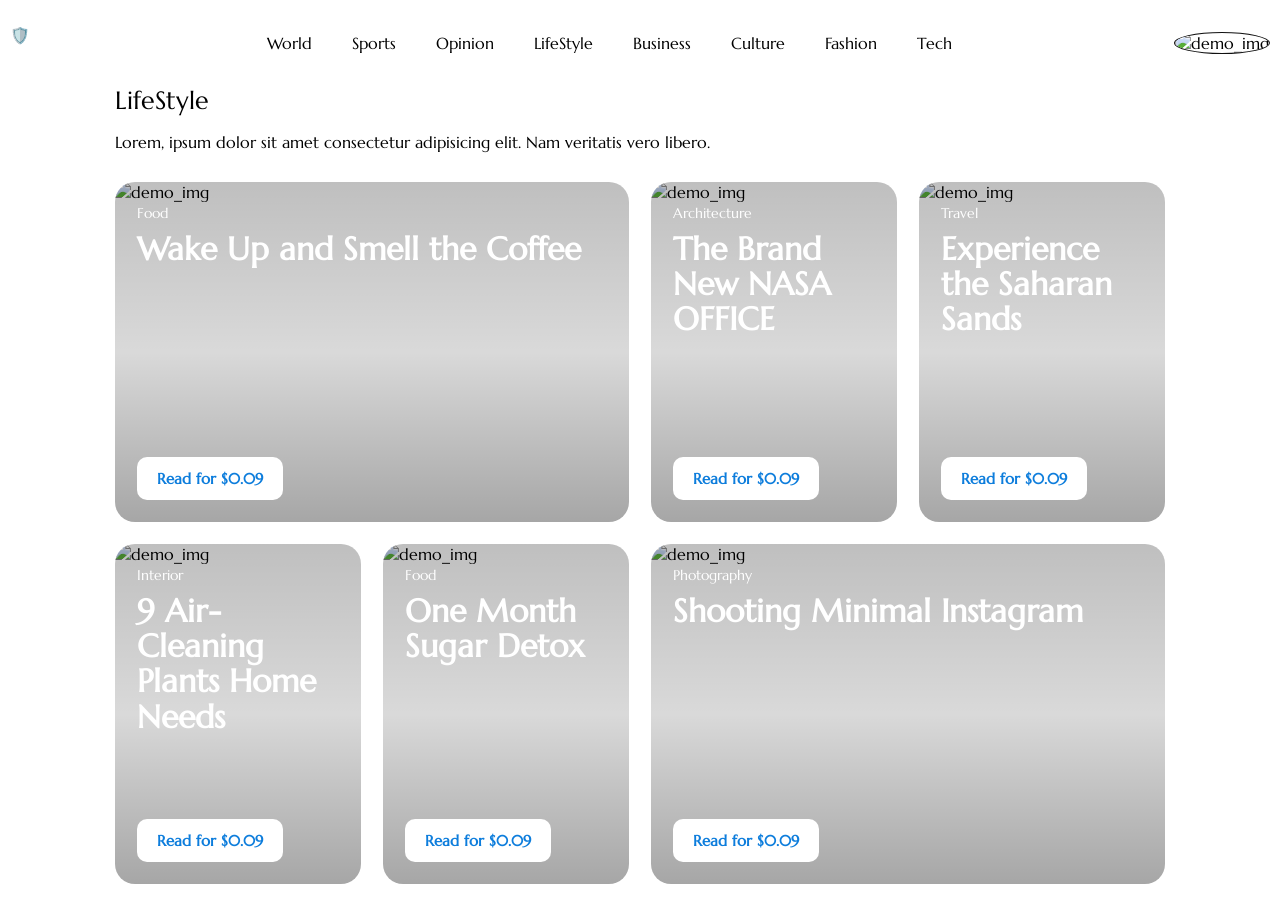
==== index.html @ 06030da7 "reponsive design" ====
<!doctype html>
<html lang="en">
  <head>
    <meta charset="UTF-8" />
    <meta name="viewport" content="width=device-width, initial-scale=1.0" />
    <title>Life style</title>
    <link rel="stylesheet" href="style.css" />
    <link rel="preconnect" href="https://fonts.googleapis.com" />
    <link rel="preconnect" href="https://fonts.gstatic.com" crossorigin />
    <link
      href="https://fonts.googleapis.com/css2?family=Marcellus&family=Roboto:ital,wght@0,100..900;1,100..900&display=swap"
      rel="stylesheet"
    />
  </head>
  <body>
    <header>
        <div class="container-max">
      <nav class="nav_header">
          <div class="logo">
              <a href="index.html"><span>🛡️</span> </a>
            </div>
            <ul class="menu_list">
                <li><a href="#"> World</a></li>
                <li><a href="#">Sports</a></li>
                <li><a href="#">Opinion</a></li>
                <li><a href="#">LifeStyle</a></li>
                <li><a href="#">Business</a></li>
                <li><a href="#">Culture</a></li>
                <li><a href="#">Fashion</a></li>
                <li><a href="#">Tech</a></li>
            </ul>
            <div class="profile">
                <img alt="demo_img" src="https://images.unsplash.com/photo-1633332755192-727a05c4013d?q=80&w=880&auto=format&fit=crop&ixlib=rb-4.1.0&ixid=M3wxMjA3fDB8MHxwaG90by1wYWdlfHx8fGVufDB8fHx8fA%3D%3D" />
            </div>
        </div>
      </nav>
    </header>
    <main>
        <div class="container">
                <div class="top_heading">
                    <h2>LifeStyle</h2>
                    <p>Lorem, ipsum dolor sit amet consectetur adipisicing elit. Nam veritatis vero libero.</p>
                </div>

                  <div class="grid">

            <!-- Card 1 -->

            <article class="card large">
                <img src="https://images.unsplash.com/photo-1751906602589-74cbe72d08b1?q=80&w=735&auto=format&fit=crop&ixlib=rb-4.1.0&ixid=M3wxMjA3fDB8MHxwaG90by1wYWdlfHx8fGVufDB8fHx8fA%3D%3D" alt="demo_img">

                <div class="overlay">
                    <span>Food</span>

                    <h2>Wake Up and Smell the Coffee</h2>

                    <button>Read for $0.09</button>
                </div>

            </article>

            <!-- Card 2 -->

            <article class="card">

                <img src="https://images.unsplash.com/photo-1750306957072-351e2d952281?q=80&w=764&auto=format&fit=crop&ixlib=rb-4.1.0&ixid=M3wxMjA3fDB8MHxwaG90by1wYWdlfHx8fGVufDB8fHx8fA%3D%3D" alt="demo_img">

                <div class="overlay">
                    <span>Architecture</span>

                    <h2>The Brand New NASA OFFICE</h2>

                    <button>Read for $0.09</button>
                </div>

            </article>

            <!-- Card 3 -->

            <article class="card">

                <img src="https://images.unsplash.com/photo-1648052845121-dec461c2f7d9?q=80&w=699&auto=format&fit=crop&ixlib=rb-4.1.0&ixid=M3wxMjA3fDB8MHxwaG90by1wYWdlfHx8fGVufDB8fHx8fA%3D%3D" alt="demo_img">

                <div class="overlay">
                    <span>Travel</span>

                    <h2>Experience the Saharan Sands</h2>

                    <button>Read for $0.09</button>
                </div>

            </article>

            <!-- Card 4 -->

            <article class="card">

                <img src="https://images.unsplash.com/photo-1752035197224-6e6bdc4f7fb1?q=80&w=687&auto=format&fit=crop&ixlib=rb-4.1.0&ixid=M3wxMjA3fDB8MHxwaG90by1wYWdlfHx8fGVufDB8fHx8fA%3D%3D" alt="demo_img">

                <div class="overlay">
                    <span>Interior</span>

                    <h2>9 Air-Cleaning Plants Home Needs</h2>

                    <button>Read for $0.09</button>
                </div>

            </article>

            <!-- Card 5 -->

            <article class="card">

                <img src="https://plus.unsplash.com/premium_photo-1671410372788-16f3eb25a817?q=80&w=687&auto=format&fit=crop&ixlib=rb-4.1.0&ixid=M3wxMjA3fDB8MHxwaG90by1wYWdlfHx8fGVufDB8fHx8fA%3D%3D" alt="demo_img">

                <div class="overlay">
                    <span>Food</span>

                    <h2>One Month Sugar Detox</h2>

                    <button>Read for $0.09</button>
                </div>

            </article>

            <!-- Card 6 -->

            <article class="card wide">

                <img src="https://images.unsplash.com/photo-1751076547687-a7f17a14cd38?q=80&w=1170&auto=format&fit=crop&ixlib=rb-4.1.0&ixid=M3wxMjA3fDB8MHxwaG90by1wYWdlfHx8fGVufDB8fHx8fA%3D%3D" alt="demo_img">

                <div class="overlay">
                    <span>Photography</span>

                    <h2>Shooting Minimal Instagram</h2>

                    <button>Read for $0.09</button>
                </div>

            </article>

        </div>

        </div>
    </main>
  </body>
</html>
---- style.css ----
* {
    margin: 0;
    padding: 0;
    box-sizing: border-box;
    font-family: "Marcellus", serif;
}

html,
body {
    width: 100%;
    height: 100%;
}


a {
    text-decoration: none;

}

.container-max {
    width: 100%;
    max-width: 1400px;
    height: 100%;
    margin: 0 auto;
}


.container {
    width: 100%;
    max-width: 1050px;
    margin: 0 auto;
    height: auto;
}

.nav_header {
    display: flex;
    align-items: center;
    justify-content: space-between;
    padding: 25px 10px;
}

.nav_header .logo {
    width: 35px;
    height: 35px;
}

.profile img {
    width: 60px;
    height: 60px;
    border: 1px solid #111;
    border-radius: 50%;
}

.menu_list {
    display: flex;
    align-items: center;
    gap: 40px;
    list-style: none;
}

.menu_list li a {
    color: #000;
    font-size: 16px;
    font-size: 500;
}

.top_heading h2 {
    font-size: 25px;
    font-weight: 500;
    line-height: normal;
    margin-bottom: 16px;
}

.top_heading p {
    font-size: 16px;
    font-weight: 400;
    line-height: normal;

}

.top_heading {
    margin-bottom: 30px;
}


/* ==========================
        GRID
========================== */

.grid {
    display: grid;
    grid-template-columns: repeat(4, 1fr);
    gap: 22px;
    margin-bottom: 60px;
}

/* first card */

.large {
    grid-column: span 2;
    height: 340px;
}

/* last card */

.wide {
    grid-column: span 2;
}

.card {
    position: relative;
    border-radius: 20px;
    overflow: hidden;
    height: 340px;
    cursor: pointer;
}

.card img {
    width: 100%;
    height: 100%;
    object-fit: cover;
    transition: .5s;
}

/* overlay */

.overlay {
    position: absolute;
    inset: 0;
    padding: 22px;
    display: flex;
    flex-direction: column;
    justify-content: space-between;
    background: linear-gradient(to bottom,
            rgba(0, 0, 0, .25),
            rgba(0, 0, 0, .15),
            rgba(0, 0, 0, .35));
}

.overlay span {
    color: #fff;
    font-size: 14px;
}

.overlay h2 {
    color: #fff;
    font-size: 32px;
    line-height: 1.1;
    font-weight: 800;
    margin-top: 10px;
}

.overlay button {
    align-self: flex-start;
    margin-top: auto;
    padding: 12px 20px;
    border: none;
    border-radius: 10px;
    background: #fff;
    color: #0d7ddc;
    font-weight: 700;
    font-size: 15px;
    cursor: pointer;
    transition: .3s;
}

.overlay button:hover {
    background: #0d7ddc;
    color: #fff;
}



/* ==========================
   Tablet (992px)
========================== */

@media (max-width: 992px) {

    .container,
    .container-max {
        padding: 0 20px;
    }

    .menu_list {
        gap: 20px;
        flex-wrap: wrap;
        justify-content: center;
    }

    .profile img {
        width: 50px;
        height: 50px;
    }

    .grid {
        grid-template-columns: repeat(2, 1fr);
    }

    .large,
    .wide {
        grid-column: span 2;
    }
}


/* ==========================
   Mobile (768px)
========================== */

@media (max-width: 768px) {

    .nav_header {
        /* flex-direction: column; */
        align-items: center;
        gap: 20px;
    }

    .menu_list {
         width: 100%;
        flex-direction: column;
        align-items: center;
        gap: 15px;
        display: none;
    }
     .menu_list li{
         width: 100%;
        text-align: center;
        padding: 12px 0;
        border-bottom: 1px solid #ddd;
    }

    .profile img {
        width: 50px;
        height: 50px;
    }

    .top_heading {
        text-align: center;
    }

    .top_heading h2 {
        font-size: 30px;
    }

    .grid {
        grid-template-columns: 1fr;
        gap: 20px;
    }

    .large,
    .wide {
        grid-column: span 1;
    }

    .card {
        height: 320px;
    }

    .overlay h2 {
        font-size: 26px;
    }
}


/* ==========================
   Small Mobile
========================== */

@media (max-width: 480px) {

    .container,
    .container-max {
        padding: 0 15px;
    }

    .nav_header {
        padding: 20px 0;
    }

    .menu_list {
        flex-direction: column;
        gap: 12px;
    }

    .profile img {
        width: 45px;
        height: 45px;
    }

    .card {
        height: 260px;
        border-radius: 15px;
    }

    .overlay {
        padding: 16px;
    }

    .overlay h2 {
        font-size: 22px;
    }

    .overlay button {
        padding: 10px 16px;
        font-size: 14px;
    }

    .top_heading h2 {
        font-size: 28px;
    }

    .top_heading p {
        font-size: 15px;
    }
}
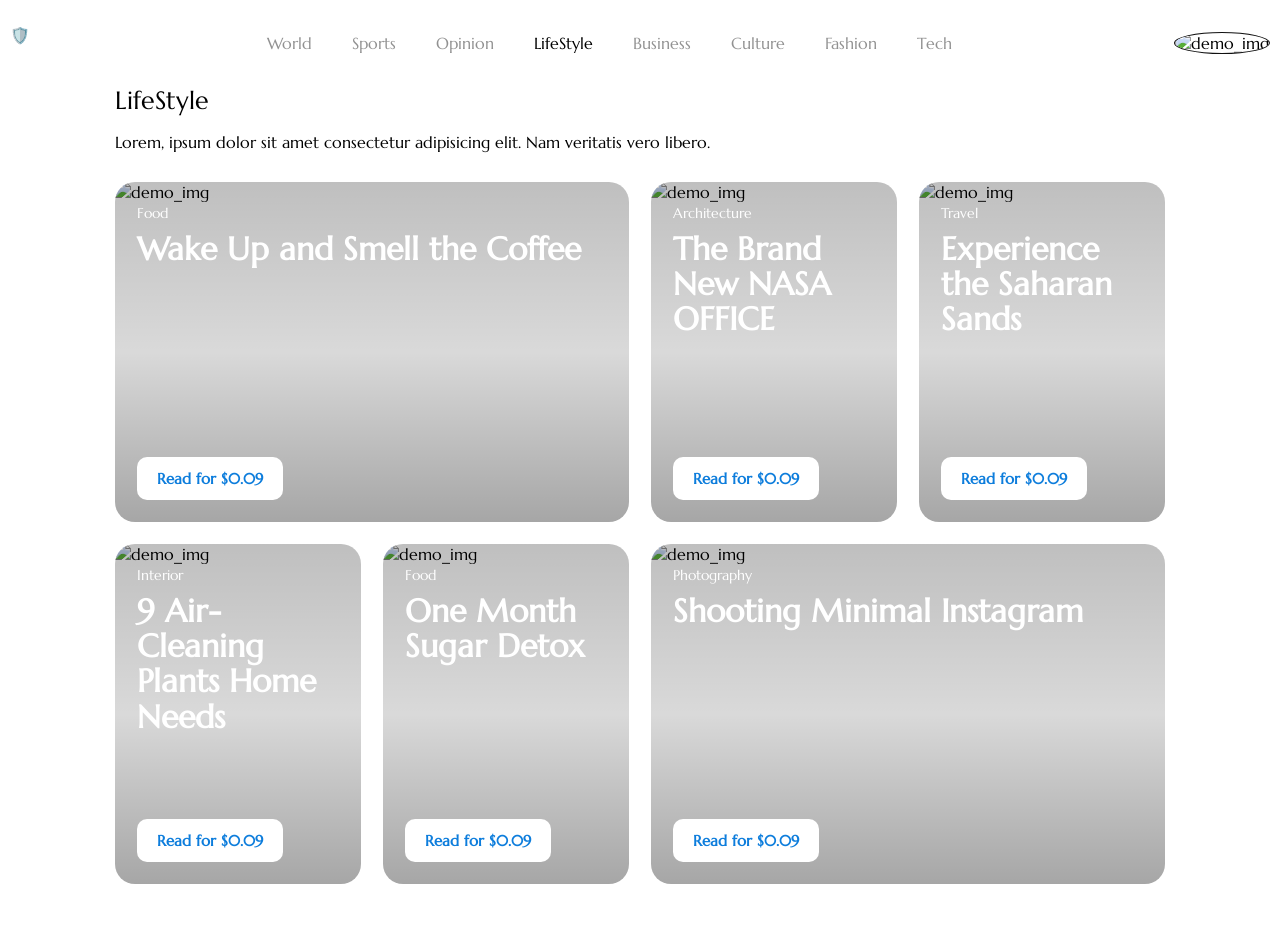
==== commit dccfc97e: "minnor css changes" ====
--- a/index.html
+++ b/index.html
@@ -23,7 +23,7 @@
                 <li><a href="#"> World</a></li>
                 <li><a href="#">Sports</a></li>
                 <li><a href="#">Opinion</a></li>
-                <li><a href="#">LifeStyle</a></li>
+                <li><a href="#" class="active">LifeStyle</a></li>
                 <li><a href="#">Business</a></li>
                 <li><a href="#">Culture</a></li>
                 <li><a href="#">Fashion</a></li>
--- a/style.css
+++ b/style.css
@@ -59,9 +59,12 @@
 }
 
 .menu_list li a {
+    color: #0000006e;
+    font-size: 16px;
+    font-weight: 500;
+}
+.menu_list li .active{
     color: #000;
-    font-size: 16px;
-    font-size: 500;
 }
 
 .top_heading h2 {
@@ -92,6 +95,7 @@
     grid-template-columns: repeat(4, 1fr);
     gap: 22px;
     margin-bottom: 60px;
+    padding-bottom: 45px;
 }
 
 /* first card */
@@ -211,7 +215,6 @@
 @media (max-width: 768px) {
 
     .nav_header {
-        /* flex-direction: column; */
         align-items: center;
         gap: 20px;
     }
